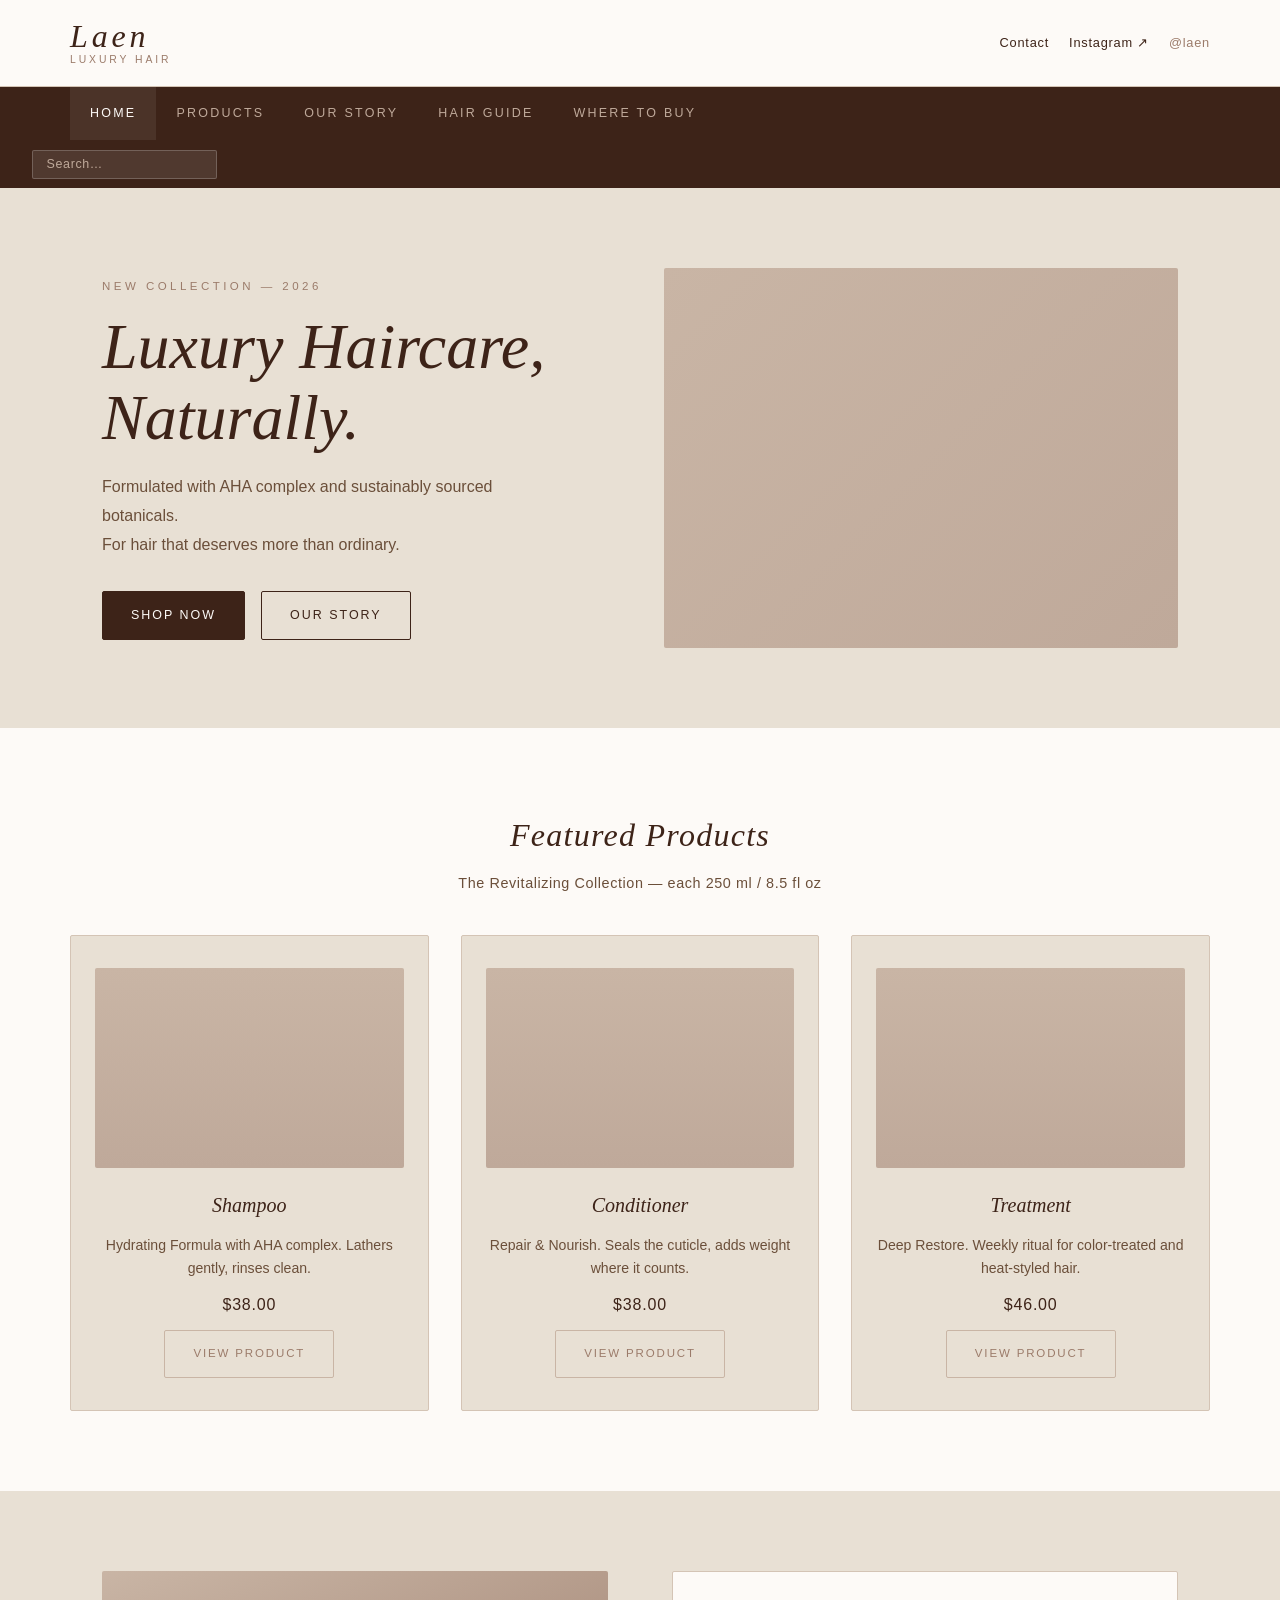
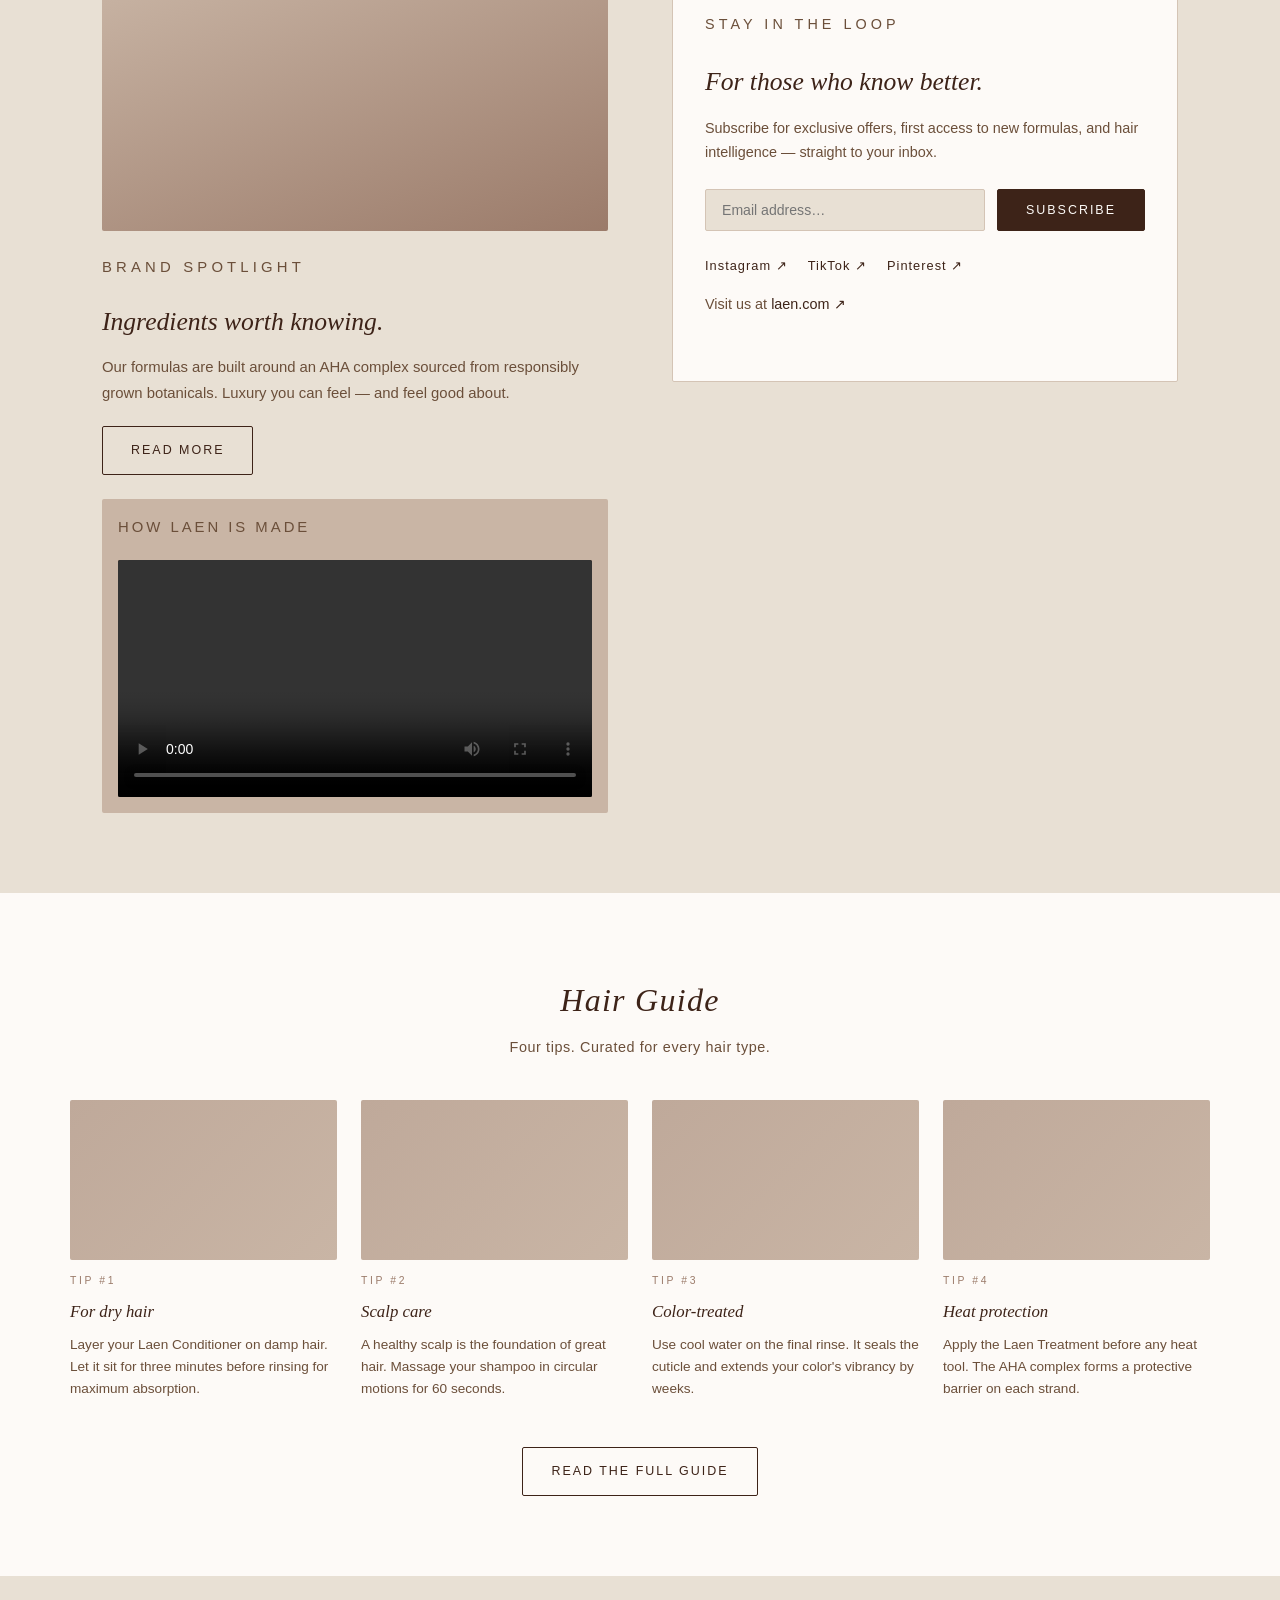
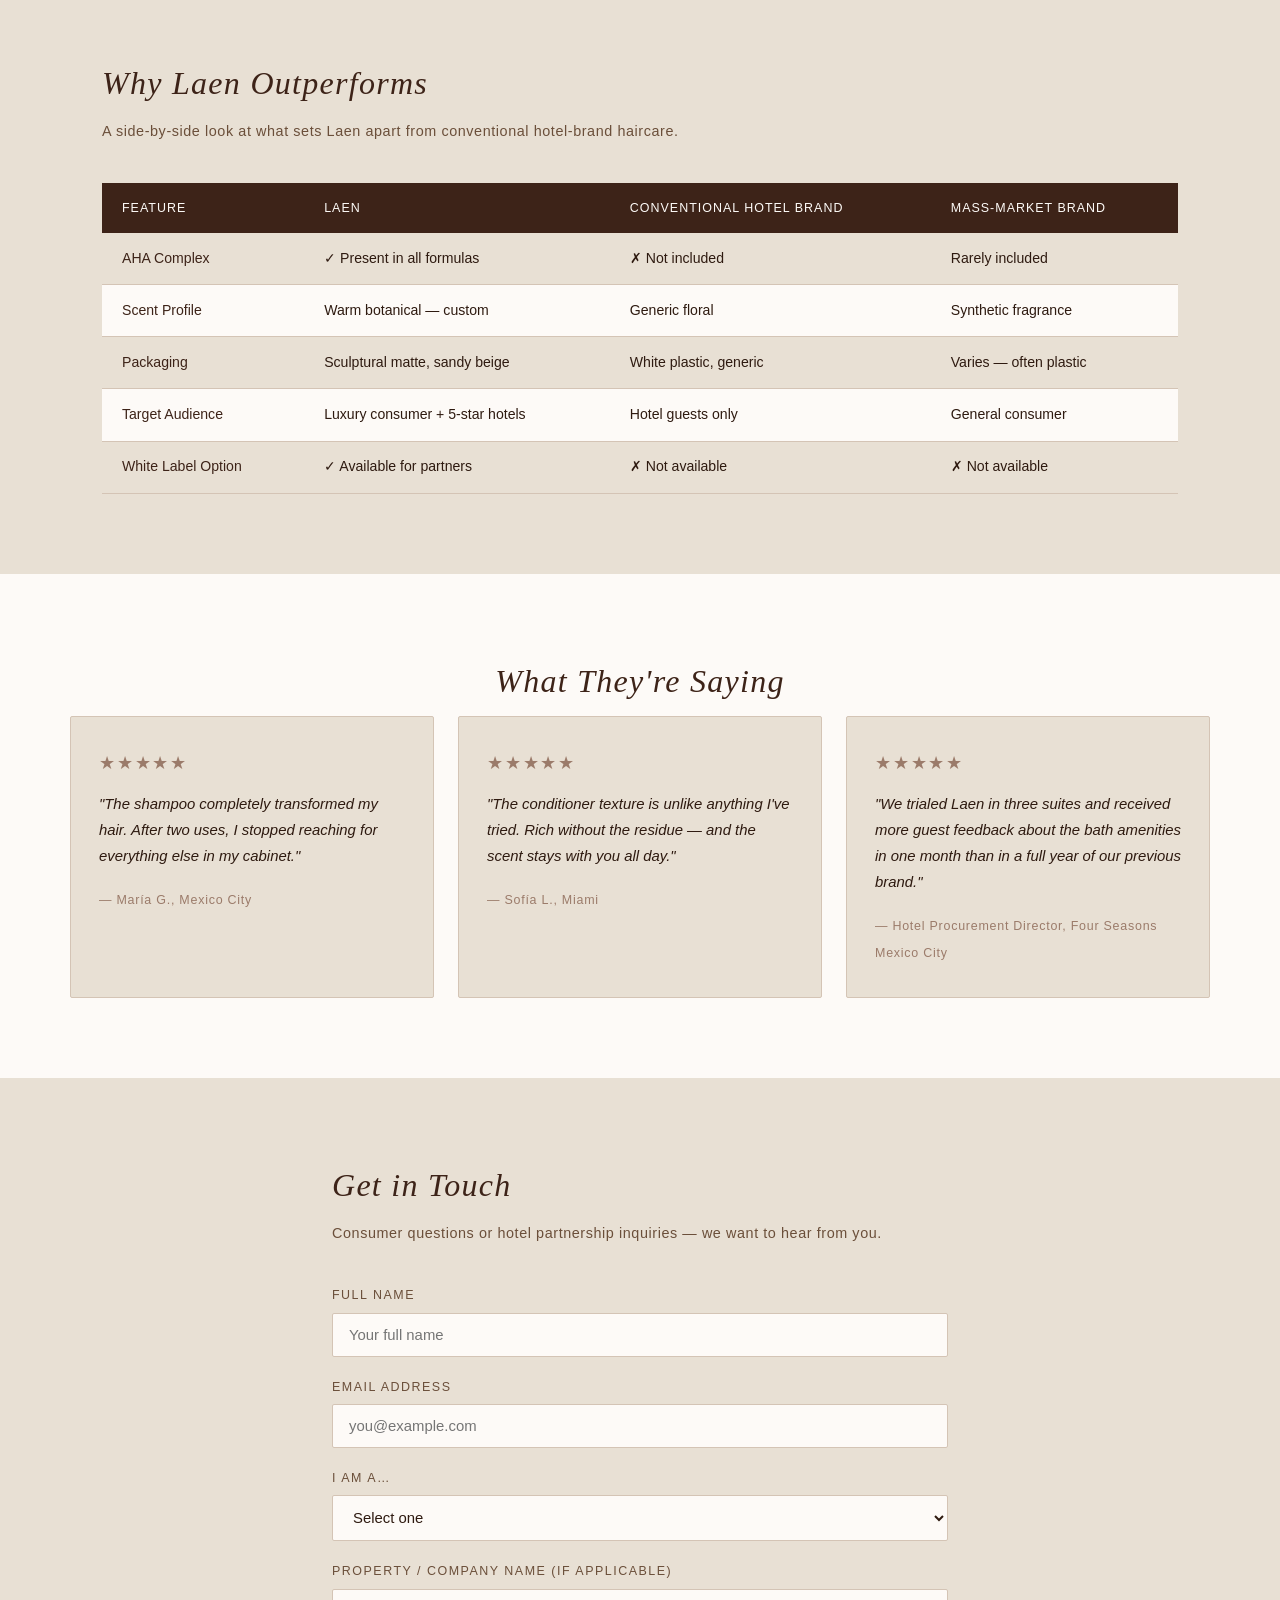
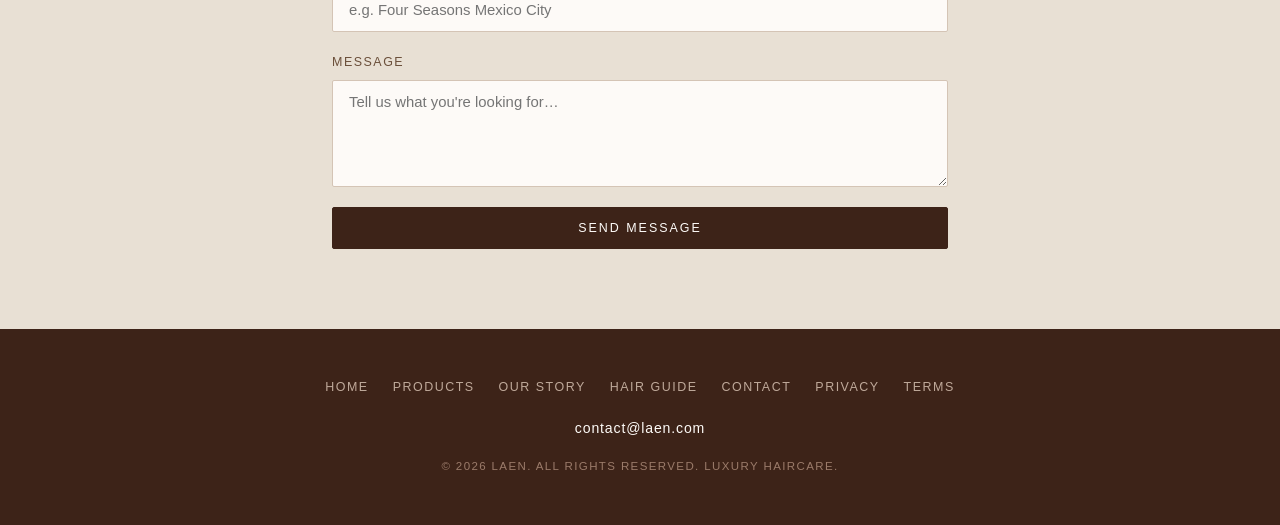
==== index.html @ 51a7e154 "Add files via upload" ====
<!DOCTYPE html>
<html lang="en">
<head>
  <meta charset="UTF-8" />
  <meta name="viewport" content="width=device-width, initial-scale=1.0" />
  <meta name="description" content="Laen — Luxury Haircare. A revitalizing shampoo, conditioner, and treatment crafted for those who believe hair deserves more." />
  <meta name="keywords" content="luxury haircare, shampoo, conditioner, hair treatment, AHA complex, clean beauty, hotel amenities" />
  <meta name="author" content="Daniela Torrado" />
  <title>Laen — Luxury Haircare</title>
  <link rel="stylesheet" href="laen.css" />
</head>
<body>

  <!-- ==================== HEADER ==================== -->
  <header>
    <div class="header-inner">
      <div class="logo-block">
        <span class="logo-wordmark">Laen</span>
        <span class="logo-tagline">Luxury Hair</span>
      </div>
      <div class="header-links">

        <a href="contact.html">Contact</a>
        <a href="https://www.instagram.com/laen" target="_blank" rel="noopener">Instagram ↗</a>
        <span class="header-handle">@laen</span>
      </div>
    </div>
  </header>

  <!-- ==================== NAV ==================== -->
  <nav>
    <ul class="nav-list">
      <li><a href="index.html" class="nav-active">Home</a></li>
      <li><a href="shop.html">Products</a></li>
      <li><a href="our-story.html">Our Story</a></li>
      <li><a href="hair-guide.html">Hair Guide</a></li>
      <li><a href="contact.html">Where to Buy</a></li>
    </ul>
    <div class="nav-search">
      <input type="text" placeholder="Search…" aria-label="Search" />
    </div>
  </nav>

  <!-- ==================== MAIN ==================== -->
  <main>

    <!-- HERO -->
    <section class="hero">
      <div class="hero-content">
        <p class="hero-eyebrow">New Collection — 2026</p>
        <h1 class="hero-headline">Luxury Haircare,<br />Naturally.</h1>
        <p class="hero-sub">Formulated with AHA complex and sustainably sourced botanicals.<br />For hair that deserves more than ordinary.</p>
        <div class="hero-ctas">
          <a href="shop.html" class="btn btn-primary">Shop Now</a>
          <a href="our-story.html" class="btn btn-secondary">Our Story</a>
        </div>
      </div>
      <div class="hero-image-placeholder" aria-label="Hero — Laen product on warm cream linen background"></div>
    </section>

    <!-- FEATURED PRODUCTS -->
    <section class="featured-products">
      <h2 class="section-title">Featured Products</h2>
      <p class="section-subtitle">The Revitalizing Collection — each 250 ml / 8.5 fl oz</p>

      <div class="product-grid">

        <div class="product-card">
          <div class="product-image-box" aria-label="Laen Shampoo bottle"></div>
          <h3 class="product-name">Shampoo</h3>
          <p class="product-desc">Hydrating Formula with AHA complex. Lathers gently, rinses clean.</p>
          <p class="product-price">$38.00</p>
          <a href="shop.html" class="btn btn-outline">View Product</a>
        </div>

        <div class="product-card">
          <div class="product-image-box" aria-label="Laen Conditioner bottle"></div>
          <h3 class="product-name">Conditioner</h3>
        <p class="product-desc">Repair &amp; Nourish. Seals the cuticle, adds weight where it counts.</p>
          <p class="product-price">$38.00</p>
          <a href="shop.html" class="btn btn-outline">View Product</a>
        </div>

        <div class="product-card">
          <div class="product-image-box" aria-label="Laen Treatment bottle"></div>
          <h3 class="product-name">Treatment</h3>
          <p class="product-desc">Deep Restore. Weekly ritual for color-treated and heat-styled hair.</p>
          <p class="product-price">$46.00</p>
          <a href="shop.html" class="btn btn-outline">View Product</a>
        </div>

      </div>
    </section>

    <!-- BRAND SPOTLIGHT + NEWSLETTER side by side -->
    <section class="spotlight-newsletter">

      <div class="brand-spotlight">
        <div class="spotlight-image-box" aria-label="Laen ingredient sourcing editorial image"></div>
        <div class="spotlight-text">
          <p class="eyebrow-label">Brand Spotlight</p>
          <h2>Ingredients worth knowing.</h2>
          <p>Our formulas are built around an AHA complex sourced from responsibly grown botanicals. Luxury you can feel — and feel good about.</p>
          <a href="our-story.html" class="btn btn-secondary">Read More</a>

          <!-- VIDEO — required HTML5 <video> tag -->
          <div class="video-wrap">
            <p class="video-label">How Laen is Made</p>
            <video controls width="100%" poster="">
              <source src="laen-process.mp4" type="video/mp4" />
              Your browser does not support the video tag.
            </video>
          </div>
        </div>
      </div>

      <div class="newsletter">
        <p class="eyebrow-label">Stay in the loop</p>
        <h2>For those who know better.</h2>
        <p>Subscribe for exclusive offers, first access to new formulas, and hair intelligence — straight to your inbox.</p>
        <form action="#" method="post" class="newsletter-form">
          <label for="nl-email" class="sr-only">Email address</label>
          <input type="email" id="nl-email" name="email" placeholder="Email address…" required />
          <button type="submit" class="btn btn-primary">Subscribe</button>
        </form>
        <div class="social-links">
          <a href="https://www.instagram.com/laen" target="_blank" rel="noopener">Instagram ↗</a>
          <a href="https://www.tiktok.com/@laen" target="_blank" rel="noopener">TikTok ↗</a>
          <a href="https://www.pinterest.com/laen" target="_blank" rel="noopener">Pinterest ↗</a>
        </div>
        <p class="ext-link-note">Visit us at <a href="https://www.laen.com" target="_blank" rel="noopener">laen.com ↗</a></p>
      </div>

    </section>

    <!-- HAIR GUIDE PREVIEW -->
    <section class="hair-guide-preview">
      <h2 class="section-title">Hair Guide</h2>
      <p class="section-subtitle">Four tips. Curated for every hair type.</p>
      <div class="tip-grid">

        <div class="tip-card">
          <div class="tip-image-box" aria-label="Tip for dry hair"></div>
          <p class="tip-label">Tip #1</p>
          <p class="tip-title">For dry hair</p>
          <p class="tip-body">Layer your Laen Conditioner on damp hair. Let it sit for three minutes before rinsing for maximum absorption.</p>
        </div>

        <div class="tip-card">
          <div class="tip-image-box" aria-label="Scalp care tip"></div>
          <p class="tip-label">Tip #2</p>
          <p class="tip-title">Scalp care</p>
          <p class="tip-body">A healthy scalp is the foundation of great hair. Massage your shampoo in circular motions for 60 seconds.</p>
        </div>

        <div class="tip-card">
          <div class="tip-image-box" aria-label="Color-treated hair tip"></div>
          <p class="tip-label">Tip #3</p>
          <p class="tip-title">Color-treated</p>
          <p class="tip-body">Use cool water on the final rinse. It seals the cuticle and extends your color's vibrancy by weeks.</p>
        </div>

        <div class="tip-card">
          <div class="tip-image-box" aria-label="Heat protection tip"></div>
          <p class="tip-label">Tip #4</p>
          <p class="tip-title">Heat protection</p>
          <p class="tip-body">Apply the Laen Treatment before any heat tool. The AHA complex forms a protective barrier on each strand.</p>
        </div>

      </div>
      <a href="hair-guide.html" class="btn btn-secondary" style="margin-top: 2rem; display:inline-block;">Read the Full Guide</a>
    </section>

    <!-- INGREDIENT COMPARISON TABLE -->
    <section class="ingredient-table-section">
      <h2 class="section-title">Why Laen Outperforms</h2>
      <p class="section-subtitle">A side-by-side look at what sets Laen apart from conventional hotel-brand haircare.</p>

      <div class="table-wrap">
        <table class="comparison-table">
          <thead>
            <tr>
              <th>Feature</th>
              <th>Laen</th>
              <th>Conventional Hotel Brand</th>
              <th>Mass-Market Brand</th>
            </tr>
          </thead>
          <tbody>
            <tr>
              <td>AHA Complex</td>
              <td>✓ Present in all formulas</td>
              <td>✗ Not included</td>
              <td>Rarely included</td>
            </tr>
            <tr>
              <td>Scent Profile</td>
              <td>Warm botanical — custom</td>
              <td>Generic floral</td>
              <td>Synthetic fragrance</td>
            </tr>
            <tr>
              <td>Packaging</td>
              <td>Sculptural matte, sandy beige</td>
              <td>White plastic, generic</td>
              <td>Varies — often plastic</td>
            </tr>
            <tr>
              <td>Target Audience</td>
              <td>Luxury consumer + 5-star hotels</td>
              <td>Hotel guests only</td>
              <td>General consumer</td>
            </tr>
            <tr>
              <td>White Label Option</td>
              <td>✓ Available for partners</td>
              <td>✗ Not available</td>
              <td>✗ Not available</td>
            </tr>
          </tbody>
        </table>
      </div>
    </section>

    <!-- CUSTOMER REVIEWS -->
    <section class="reviews">
      <h2 class="section-title">What They're Saying</h2>
      <div class="review-grid">
        <blockquote class="review-card">
          <p class="stars">★★★★★</p>
          <p class="review-text">"The shampoo completely transformed my hair. After two uses, I stopped reaching for everything else in my cabinet."</p>
          <cite>— María G., Mexico City</cite>
        </blockquote>
        <blockquote class="review-card">
          <p class="stars">★★★★★</p>
          <p class="review-text">"The conditioner texture is unlike anything I've tried. Rich without the residue — and the scent stays with you all day."</p>
          <cite>— Sofía L., Miami</cite>
        </blockquote>
        <blockquote class="review-card">
          <p class="stars">★★★★★</p>
          <p class="review-text">"We trialed Laen in three suites and received more guest feedback about the bath amenities in one month than in a full year of our previous brand."</p>
          <cite>— Hotel Procurement Director, Four Seasons Mexico City</cite>
        </blockquote>
      </div>
    </section>

    <!-- CONTACT FORM -->
    <section class="contact-section">
      <h2 class="section-title">Get in Touch</h2>
      <p class="section-subtitle">Consumer questions or hotel partnership inquiries — we want to hear from you.</p>

      <form action="#" method="post" class="contact-form">

        <div class="form-group">
          <label for="full-name">Full Name</label>
          <input type="text" id="full-name" name="full_name" placeholder="Your full name" required />
        </div>

        <div class="form-group">
          <label for="email">Email Address</label>
          <input type="email" id="email" name="email" placeholder="you@example.com" required />
        </div>

        <div class="form-group">
          <label for="inquiry-type">I am a…</label>
          <select id="inquiry-type" name="inquiry_type" required>
            <option value="" disabled selected>Select one</option>
            <option value="consumer">Consumer — product question</option>
            <option value="hotel">Hotel &amp; Hospitality Partner</option>
            <option value="press">Press &amp; Media</option>
            <option value="other">Other</option>
          </select>
        </div>

        <div class="form-group">
          <label for="company">Property / Company Name (if applicable)</label>
          <input type="text" id="company" name="company" placeholder="e.g. Four Seasons Mexico City" />
        </div>

        <div class="form-group">
          <label for="message">Message</label>
          <textarea id="message" name="message" rows="5" placeholder="Tell us what you're looking for…" required></textarea>
        </div>

        <button type="submit" class="btn btn-primary">Send Message</button>

      </form>
    </section>

  </main>

  <!-- ==================== FOOTER ==================== -->
  <footer>
    <div class="footer-inner">
      <nav class="footer-nav" aria-label="Footer navigation">
        <a href="index.html">Home</a>
        <a href="shop.html">Products</a>
        <a href="our-story.html">Our Story</a>
        <a href="hair-guide.html">Hair Guide</a>
        <a href="contact.html">Contact</a>
        <a href="privacy.html">Privacy</a>
        <a href="terms.html">Terms</a>
      </nav>
      <p class="footer-email">
        <a href="mailto:contact@laen.com">contact@laen.com</a>
      </p>
      <p class="footer-copy">© 2026 Laen. All rights reserved. Luxury Haircare.</p>
    </div>
  </footer>

</body>
</html>
---- laen.css ----
/* ==========================================================
   LAEN — Luxury Haircare | External Stylesheet
   CIS300 Web Design | Student ID: 1231013448
   ========================================================== */

/* ── 1. BRAND COLOR VARIABLES (from realtimecolors.com export) ── */
:root {
  --background: #E8E0D4;
  --surface: #C9B5A5;
  --primary: #3D2318;
  --secondary: #9B7B6A;
  --accent: #BFA99A;
  --text: #2E1A10;
  --text-light: #6B4F3A;
  --white: #FDFAF7;
  --border: #D4C4B5;

  --font-display: Georgia, 'Times New Roman', serif;
  --font-body: 'Helvetica Neue', Helvetica, Arial, sans-serif;

  --max-width: 1140px;
  --radius: 2px;
  --transition: 0.25s ease;
}

/* ── 2. RESET & BASE ── */
*, *::before, *::after {
  box-sizing: border-box;
  margin: 0;
  padding: 0;
}

html {
  scroll-behavior: smooth;
}

body {
  background-color: var(--background);
  color: var(--text);
  font-family: var(--font-body);
  font-size: 16px;
  line-height: 1.7;
  -webkit-font-smoothing: antialiased;
}

img, video {
  max-width: 100%;
  display: block;
}

a {
  color: var(--primary);
  text-decoration: none;
  transition: opacity var(--transition);
}

a:hover {
  opacity: 0.7;
}

/* Accessibility — screen-reader only */
.sr-only {
  position: absolute;
  width: 1px;
  height: 1px;
  overflow: hidden;
  clip: rect(0 0 0 0);
  white-space: nowrap;
}

/* ── 3. HEADER ── */
header {
  background-color: var(--white);
  border-bottom: 1px solid var(--border);
  padding: 1.25rem 2rem;
}

.header-inner {
  max-width: var(--max-width);
  margin: 0 auto;
  display: flex;
  align-items: center;
  justify-content: space-between;
  flex-wrap: wrap;
  gap: 0.75rem;
}

.logo-block {
  display: flex;
  flex-direction: column;
  line-height: 1;
}

.logo-wordmark {
  font-family: var(--font-display);
  font-size: 2rem;
  font-weight: 400;
  letter-spacing: 0.12em;
  color: var(--primary);
  font-style: italic;
}

.logo-tagline {
  font-size: 0.65rem;
  letter-spacing: 0.28em;
  text-transform: uppercase;
  color: var(--secondary);
  margin-top: 0.2rem;
}

.header-links {
  display: flex;
  align-items: center;
  gap: 1.25rem;
  font-size: 0.8rem;
  letter-spacing: 0.06em;
  color: var(--text-light);
}

.header-links a {
  color: var(--primary);
  font-size: 0.8rem;
}

.lang-toggle,
.header-handle {
  color: var(--secondary);
}

/* ── 4. NAV ── */
nav {
  background-color: var(--primary);
  padding: 0 2rem;
}

.nav-list {
  max-width: var(--max-width);
  margin: 0 auto;
  list-style: none;
  display: flex;
  align-items: center;
  gap: 0;
}

.nav-list li a {
  display: block;
  padding: 1rem 1.25rem;
  color: var(--accent);
  font-size: 0.78rem;
  letter-spacing: 0.18em;
  text-transform: uppercase;
  transition: color var(--transition), background-color var(--transition);
}

.nav-list li a:hover,
.nav-list li a.nav-active {
  color: var(--white);
  background-color: rgba(255, 255, 255, 0.07);
  opacity: 1;
}

.nav-search {
  margin-left: auto;
  padding: 0.6rem 0;
}

.nav-search input {
  background: rgba(255,255,255,0.1);
  border: 1px solid rgba(255,255,255,0.2);
  border-radius: var(--radius);
  color: var(--white);
  font-size: 0.78rem;
  padding: 0.4rem 0.85rem;
  outline: none;
  letter-spacing: 0.05em;
  transition: background var(--transition);
}

.nav-search input::placeholder {
  color: var(--accent);
}

.nav-search input:focus {
  background: rgba(255,255,255,0.18);
}

/* ── 5. BUTTONS ── */
.btn {
  display: inline-block;
  font-family: var(--font-body);
  font-size: 0.78rem;
  letter-spacing: 0.16em;
  text-transform: uppercase;
  padding: 0.8rem 1.75rem;
  border-radius: var(--radius);
  border: 1px solid transparent;
  cursor: pointer;
  transition: background-color var(--transition), color var(--transition), border-color var(--transition);
  text-align: center;
}

.btn-primary {
  background-color: var(--primary);
  color: var(--white);
  border-color: var(--primary);
}

.btn-primary:hover {
  background-color: var(--text);
  border-color: var(--text);
  opacity: 1;
}

.btn-secondary {
  background-color: transparent;
  color: var(--primary);
  border-color: var(--primary);
}

.btn-secondary:hover {
  background-color: var(--primary);
  color: var(--white);
  opacity: 1;
}

.btn-outline {
  background-color: transparent;
  color: var(--secondary);
  border-color: var(--surface);
  font-size: 0.72rem;
}

.btn-outline:hover {
  background-color: var(--surface);
  color: var(--primary);
  opacity: 1;
}

/* ── 6. SECTION UTILITIES ── */
section {
  padding: 5rem 2rem;
}

.section-title {
  font-family: var(--font-display);
  font-size: 2rem;
  font-weight: 400;
  letter-spacing: 0.04em;
  color: var(--primary);
  margin-bottom: 0.5rem;
  font-style: italic;
}

.section-subtitle {
  font-size: 0.9rem;
  color: var(--text-light);
  letter-spacing: 0.04em;
  margin-bottom: 2.5rem;
}

.eyebrow-label {
  font-size: 0.68rem;
  letter-spacing: 0.28em;
  text-transform: uppercase;
  color: var(--secondary);
  margin-bottom: 0.75rem;
}

/* ── 7. HERO ── */
.hero {
  display: flex;
  align-items: center;
  gap: 3rem;
  max-width: var(--max-width);
  margin: 0 auto;
  padding: 5rem 2rem;
  min-height: 520px;
}

.hero-content {
  flex: 1;
}

.hero-eyebrow {
  font-size: 0.72rem;
  letter-spacing: 0.3em;
  text-transform: uppercase;
  color: var(--secondary);
  margin-bottom: 1rem;
}

.hero-headline {
  font-family: var(--font-display);
  font-size: clamp(2.5rem, 5vw, 4.25rem);
  font-weight: 400;
  font-style: italic;
  line-height: 1.1;
  color: var(--primary);
  margin-bottom: 1.25rem;
}

.hero-sub {
  font-size: 1rem;
  color: var(--text-light);
  line-height: 1.8;
  max-width: 420px;
  margin-bottom: 2rem;
}

.hero-ctas {
  display: flex;
  gap: 1rem;
  flex-wrap: wrap;
}

.hero-image-placeholder {
  flex: 1;
  min-height: 380px;
  background-color: var(--surface);
  border-radius: var(--radius);
  background-image: linear-gradient(135deg, #C9B5A5 0%, #BFA99A 100%);
}

/* ── 8. FEATURED PRODUCTS ── */
.featured-products {
  background-color: var(--white);
  text-align: center;
}

.featured-products .section-title,
.featured-products .section-subtitle {
  text-align: center;
}

.product-grid {
  max-width: var(--max-width);
  margin: 0 auto;
  display: grid;
  grid-template-columns: repeat(auto-fit, minmax(240px, 1fr));
  gap: 2rem;
}

.product-card {
  background-color: var(--background);
  border: 1px solid var(--border);
  border-radius: var(--radius);
  padding: 2rem 1.5rem;
  display: flex;
  flex-direction: column;
  align-items: center;
  gap: 0.75rem;
  transition: box-shadow var(--transition);
}

.product-card:hover {
  box-shadow: 0 4px 24px rgba(61, 35, 24, 0.08);
}

.product-image-box {
  width: 100%;
  height: 200px;
  background-color: var(--surface);
  border-radius: var(--radius);
  background-image: linear-gradient(180deg, #C9B5A5 0%, #BFA99A 100%);
  margin-bottom: 0.5rem;
}

.product-name {
  font-family: var(--font-display);
  font-size: 1.25rem;
  font-weight: 400;
  font-style: italic;
  color: var(--primary);
}

.product-desc {
  font-size: 0.88rem;
  color: var(--text-light);
  text-align: center;
  line-height: 1.6;
}

.product-price {
  font-size: 1rem;
  font-weight: 500;
  color: var(--primary);
  letter-spacing: 0.05em;
}

/* ── 9. BRAND SPOTLIGHT + NEWSLETTER ── */
.spotlight-newsletter {
  display: grid;
  grid-template-columns: 1fr 1fr;
  gap: 4rem;
  max-width: var(--max-width);
  margin: 0 auto;
  align-items: start;
}

.brand-spotlight {
  display: flex;
  flex-direction: column;
  gap: 1.5rem;
}

.spotlight-image-box {
  width: 100%;
  height: 260px;
  background-color: var(--surface);
  border-radius: var(--radius);
  background-image: linear-gradient(160deg, #C9B5A5 0%, #9B7B6A 100%);
}

.spotlight-text h2 {
  font-family: var(--font-display);
  font-size: 1.6rem;
  font-weight: 400;
  font-style: italic;
  color: var(--primary);
  margin-bottom: 0.75rem;
}

.spotlight-text p {
  font-size: 0.93rem;
  color: var(--text-light);
  margin-bottom: 1.25rem;
  line-height: 1.7;
}

.video-wrap {
  margin-top: 1.5rem;
  background-color: var(--surface);
  border-radius: var(--radius);
  padding: 1rem;
}

.video-label {
  font-size: 0.72rem;
  letter-spacing: 0.2em;
  text-transform: uppercase;
  color: var(--secondary);
  margin-bottom: 0.5rem;
}

video {
  border-radius: var(--radius);
  background-color: var(--primary);
}

/* Newsletter */
.newsletter {
  background-color: var(--white);
  border: 1px solid var(--border);
  border-radius: var(--radius);
  padding: 2.5rem 2rem;
}

.newsletter h2 {
  font-family: var(--font-display);
  font-size: 1.6rem;
  font-weight: 400;
  font-style: italic;
  color: var(--primary);
  margin-bottom: 0.75rem;
}

.newsletter p {
  font-size: 0.9rem;
  color: var(--text-light);
  margin-bottom: 1.5rem;
  line-height: 1.7;
}

.newsletter-form {
  display: flex;
  gap: 0.75rem;
  flex-wrap: wrap;
  margin-bottom: 1.5rem;
}

.newsletter-form input[type="email"] {
  flex: 1;
  min-width: 180px;
  padding: 0.75rem 1rem;
  border: 1px solid var(--border);
  border-radius: var(--radius);
  font-size: 0.88rem;
  background-color: var(--background);
  color: var(--text);
  outline: none;
}

.newsletter-form input[type="email"]:focus {
  border-color: var(--secondary);
}

.social-links {
  display: flex;
  gap: 1.25rem;
  margin-bottom: 1rem;
  font-size: 0.8rem;
  letter-spacing: 0.08em;
}

.ext-link-note {
  font-size: 0.82rem;
  color: var(--text-light);
}

/* ── 10. HAIR GUIDE PREVIEW ── */
.hair-guide-preview {
  background-color: var(--white);
  text-align: center;
}

.tip-grid {
  max-width: var(--max-width);
  margin: 0 auto 1rem;
  display: grid;
  grid-template-columns: repeat(auto-fit, minmax(200px, 1fr));
  gap: 1.5rem;
  text-align: left;
}

.tip-card {
  display: flex;
  flex-direction: column;
  gap: 0.5rem;
}

.tip-image-box {
  width: 100%;
  height: 160px;
  background-color: var(--surface);
  border-radius: var(--radius);
  background-image: linear-gradient(135deg, #BFA99A 0%, #C9B5A5 100%);
  margin-bottom: 0.25rem;
}

.tip-label {
  font-size: 0.65rem;
  letter-spacing: 0.25em;
  text-transform: uppercase;
  color: var(--secondary);
}

.tip-title {
  font-family: var(--font-display);
  font-size: 1.05rem;
  font-style: italic;
  color: var(--primary);
}

.tip-body {
  font-size: 0.85rem;
  color: var(--text-light);
  line-height: 1.6;
}

/* ── 11. COMPARISON TABLE ── */
.ingredient-table-section {
  max-width: var(--max-width);
  margin: 0 auto;
  padding: 5rem 2rem;
}

.table-wrap {
  overflow-x: auto;
}

.comparison-table {
  width: 100%;
  border-collapse: collapse;
  font-size: 0.88rem;
  color: var(--text);
}

.comparison-table th {
  background-color: var(--primary);
  color: var(--white);
  padding: 0.9rem 1.25rem;
  text-align: left;
  font-weight: 500;
  letter-spacing: 0.08em;
  font-size: 0.78rem;
  text-transform: uppercase;
}

.comparison-table td {
  padding: 0.85rem 1.25rem;
  border-bottom: 1px solid var(--border);
  color: var(--text);
  vertical-align: top;
}

.comparison-table tbody tr:nth-child(even) {
  background-color: var(--white);
}

.comparison-table tbody tr:hover {
  background-color: var(--surface);
}

.comparison-table td:first-child {
  font-weight: 500;
  color: var(--primary);
}

/* ── 12. REVIEWS ── */
.reviews {
  background-color: var(--white);
  text-align: center;
}

.review-grid {
  max-width: var(--max-width);
  margin: 0 auto;
  display: grid;
  grid-template-columns: repeat(auto-fit, minmax(260px, 1fr));
  gap: 1.5rem;
  text-align: left;
}

.review-card {
  background-color: var(--background);
  border: 1px solid var(--border);
  border-radius: var(--radius);
  padding: 2rem 1.75rem;
  font-style: normal;
}

.stars {
  color: var(--secondary);
  font-size: 1.1rem;
  margin-bottom: 0.75rem;
  letter-spacing: 0.1em;
}

.review-text {
  font-size: 0.93rem;
  color: var(--text);
  line-height: 1.75;
  margin-bottom: 1rem;
  font-style: italic;
}

.review-card cite {
  font-size: 0.78rem;
  color: var(--secondary);
  letter-spacing: 0.06em;
  font-style: normal;
}

/* ── 13. CONTACT FORM ── */
.contact-section {
  max-width: 680px;
  margin: 0 auto;
  padding: 5rem 2rem;
}

.contact-form {
  display: flex;
  flex-direction: column;
  gap: 1.25rem;
  margin-top: 1rem;
}

.form-group {
  display: flex;
  flex-direction: column;
  gap: 0.4rem;
}

.form-group label {
  font-size: 0.78rem;
  letter-spacing: 0.12em;
  text-transform: uppercase;
  color: var(--text-light);
  font-weight: 500;
}

.form-group input,
.form-group select,
.form-group textarea {
  padding: 0.8rem 1rem;
  border: 1px solid var(--border);
  border-radius: var(--radius);
  font-size: 0.93rem;
  font-family: var(--font-body);
  background-color: var(--white);
  color: var(--text);
  outline: none;
  transition: border-color var(--transition);
}

.form-group input:focus,
.form-group select:focus,
.form-group textarea:focus {
  border-color: var(--secondary);
}

.form-group textarea {
  resize: vertical;
}

/* ── 14. FOOTER ── */
footer {
  background-color: var(--primary);
  color: var(--accent);
  padding: 3rem 2rem;
  text-align: center;
}

.footer-inner {
  max-width: var(--max-width);
  margin: 0 auto;
  display: flex;
  flex-direction: column;
  align-items: center;
  gap: 1rem;
}

.footer-nav {
  display: flex;
  flex-wrap: wrap;
  gap: 0.5rem 1.5rem;
  justify-content: center;
}

.footer-nav a {
  color: var(--accent);
  font-size: 0.78rem;
  letter-spacing: 0.12em;
  text-transform: uppercase;
  transition: color var(--transition);
}

.footer-nav a:hover {
  color: var(--white);
  opacity: 1;
}

.footer-email a {
  color: var(--white);
  font-size: 0.88rem;
  letter-spacing: 0.06em;
}

.footer-copy {
  font-size: 0.72rem;
  letter-spacing: 0.12em;
  color: var(--secondary);
  text-transform: uppercase;
}

/* ── 15. RESPONSIVE ── */
@media (max-width: 768px) {
  .hero {
    flex-direction: column;
    min-height: auto;
    padding: 3rem 1.5rem;
  }

  .hero-image-placeholder {
    min-height: 240px;
    width: 100%;
  }

  .spotlight-newsletter {
    grid-template-columns: 1fr;
    gap: 2.5rem;
  }

  .nav-list {
    flex-wrap: wrap;
  }

  .nav-list li a {
    padding: 0.75rem 0.9rem;
    font-size: 0.72rem;
  }

  section {
    padding: 3rem 1.5rem;
  }
}
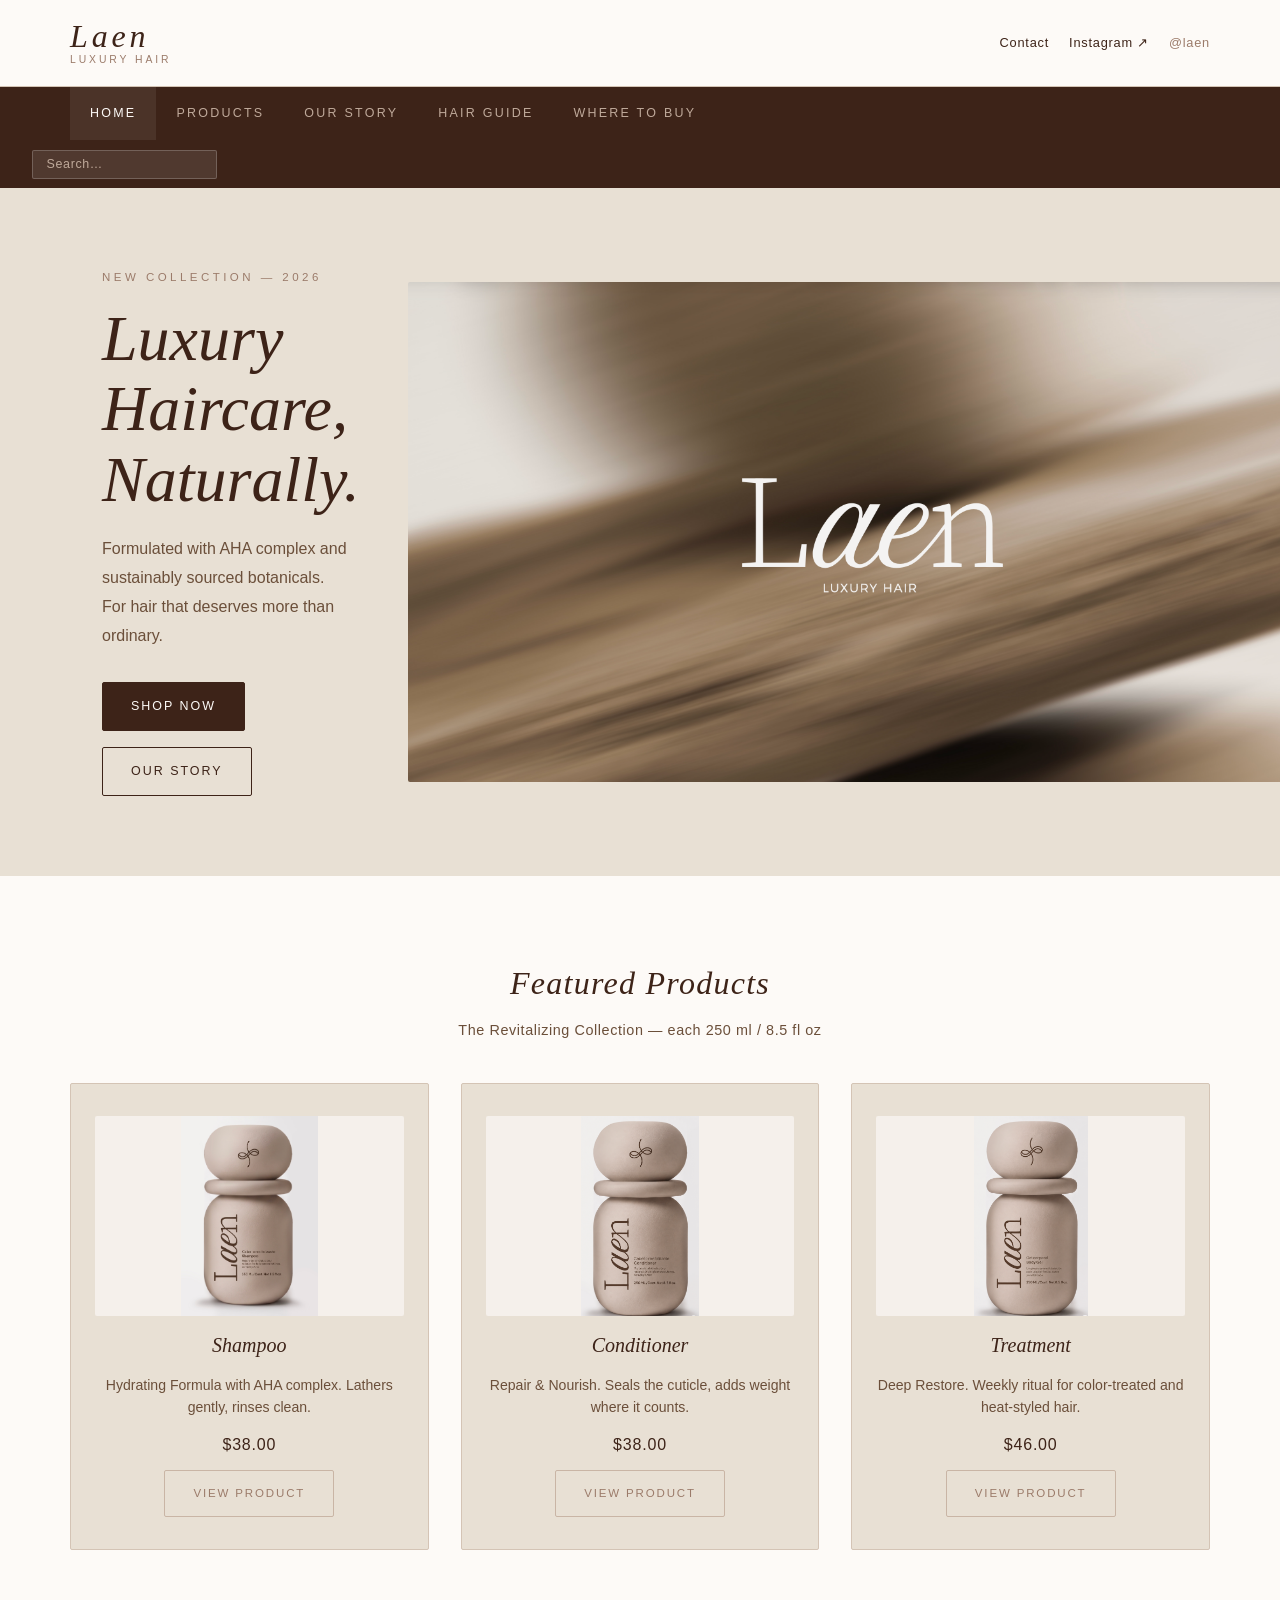
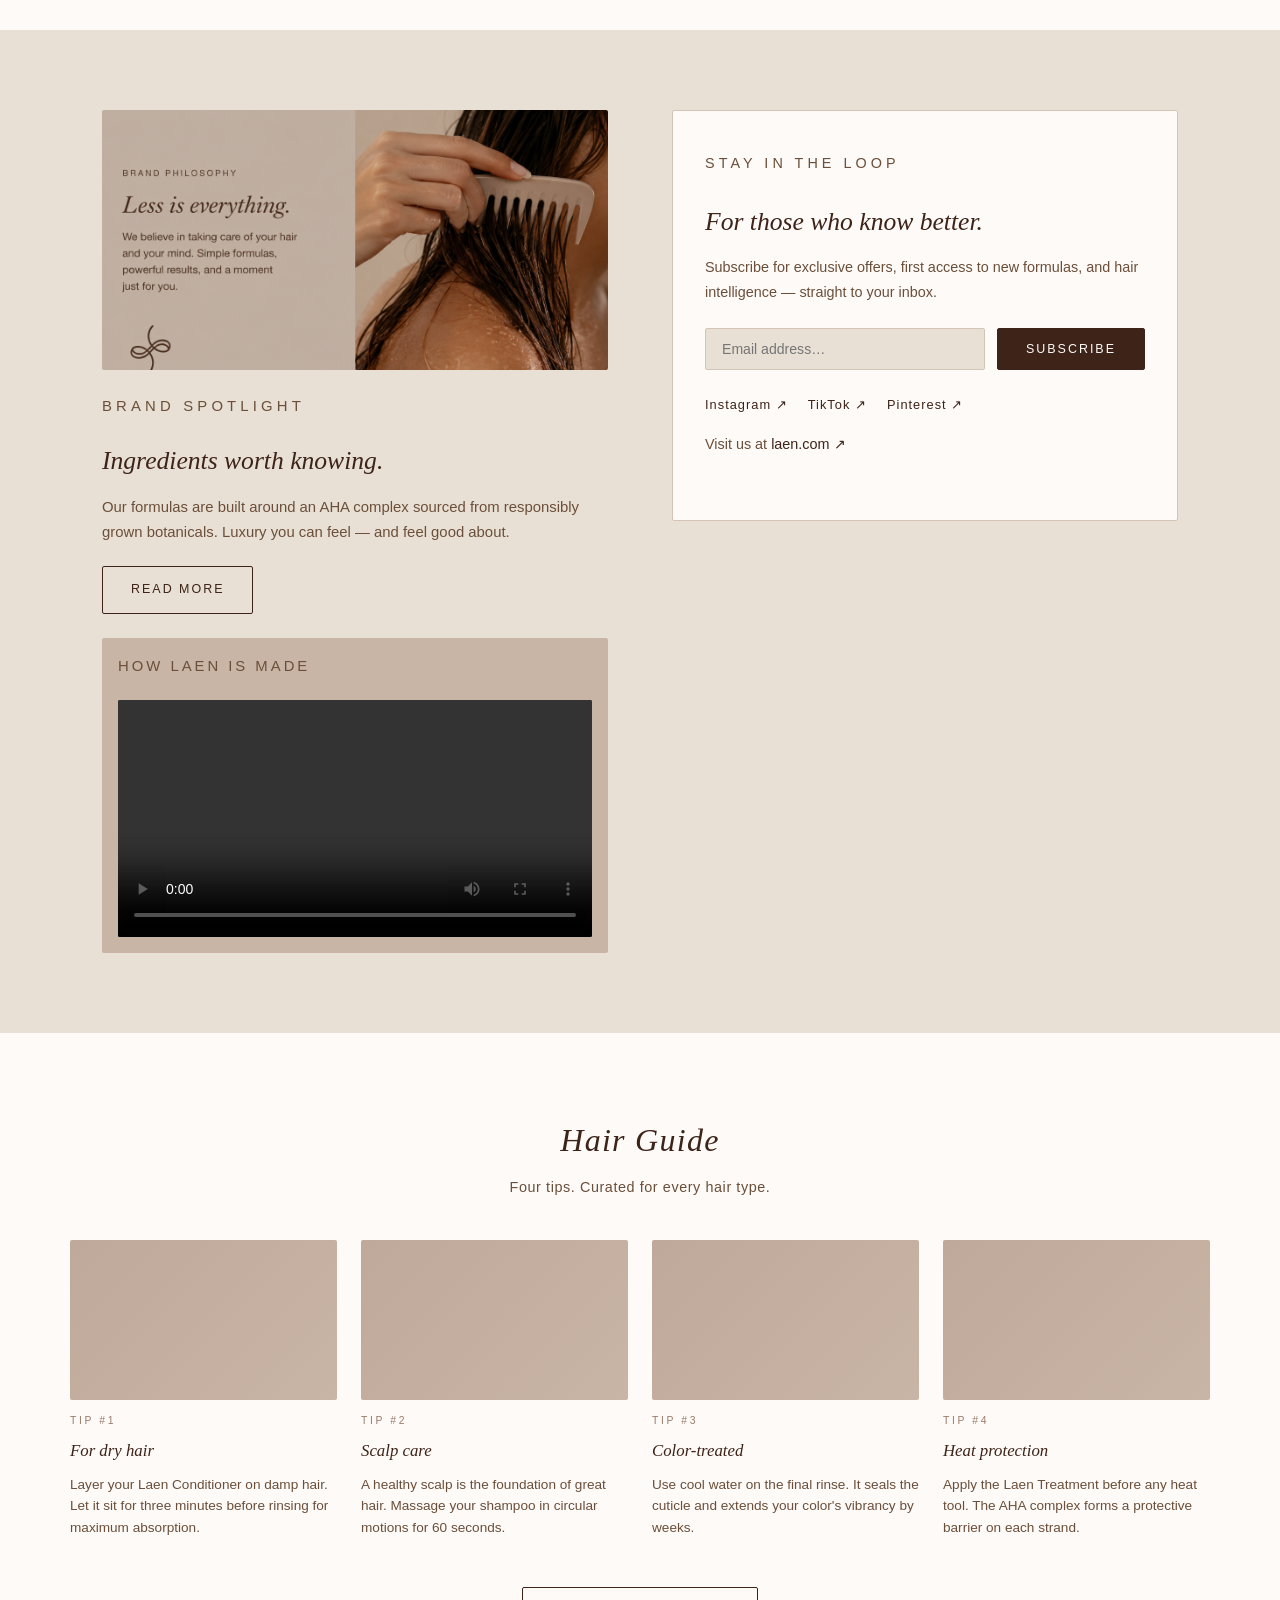
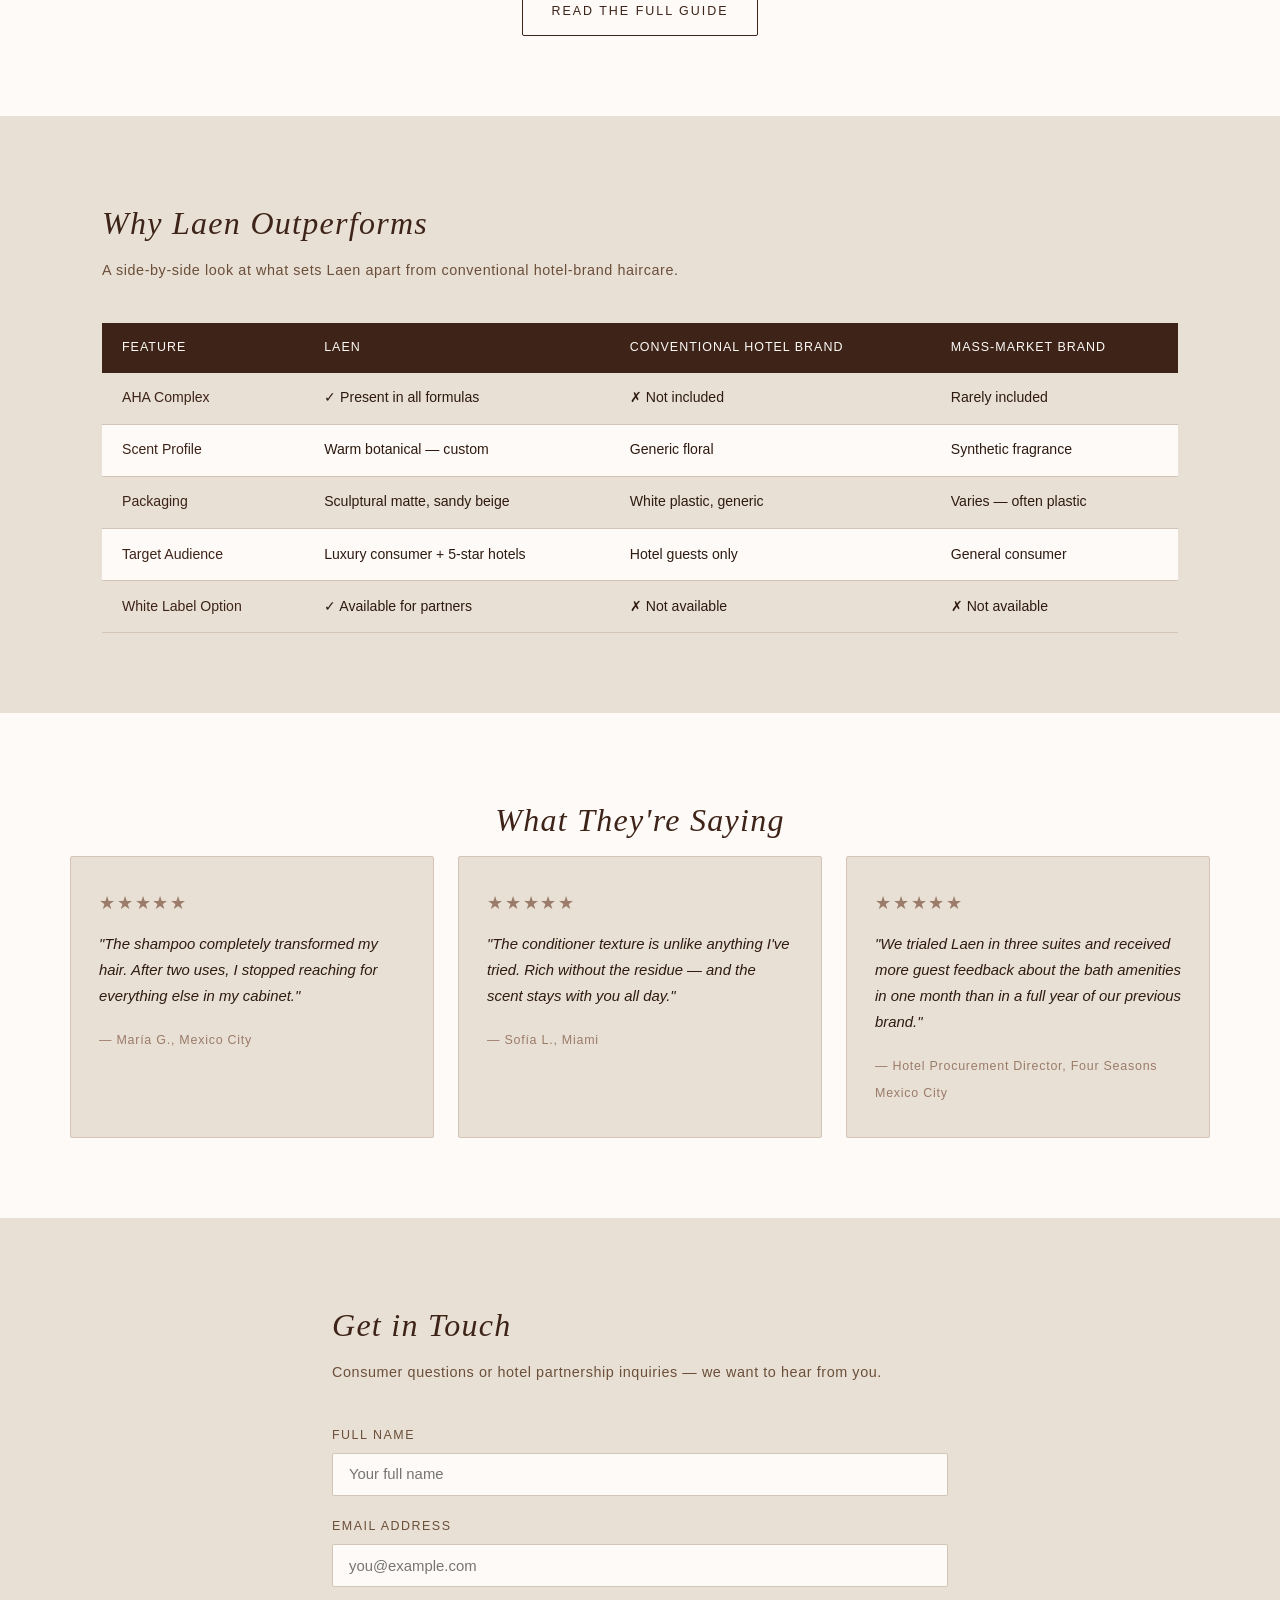
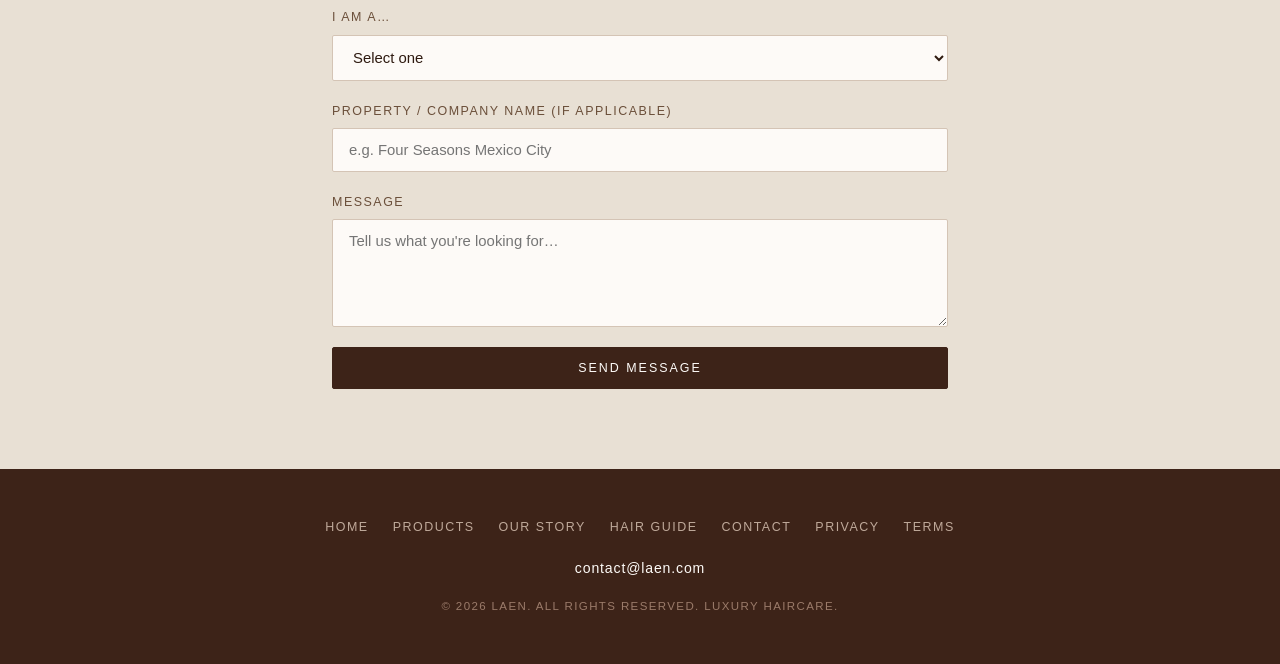
==== commit 1f5587a0: "Add files via upload" ====
--- a/index.html
+++ b/index.html
@@ -5,6 +5,14 @@
   <meta name="viewport" content="width=device-width, initial-scale=1.0" />
   <meta name="description" content="Laen — Luxury Haircare. A revitalizing shampoo, conditioner, and treatment crafted for those who believe hair deserves more." />
   <meta name="keywords" content="luxury haircare, shampoo, conditioner, hair treatment, AHA complex, clean beauty, hotel amenities" />
+    <!-- Google tag (gtag.js) -->
+  <script async src="https://www.googletagmanager.com/gtag/js?id=G-3YBTDTP7Q3"></script>
+  <script>
+    window.dataLayer = window.dataLayer || [];
+    function gtag(){dataLayer.push(arguments);}
+    gtag("js", new Date());
+    gtag("config", "G-3YBTDTP7Q3");
+  </script>
   <meta name="author" content="Daniela Torrado" />
   <title>Laen — Luxury Haircare</title>
   <link rel="stylesheet" href="laen.css" />
@@ -55,7 +63,7 @@
           <a href="our-story.html" class="btn btn-secondary">Our Story</a>
         </div>
       </div>
-      <div class="hero-image-placeholder" aria-label="Hero — Laen product on warm cream linen background"></div>
+      <img src="hero-brand.png" alt="Laen Luxury Hair — brand hero image" style="flex:1; min-height:380px; max-height:500px; object-fit:cover; border-radius:2px;" />
     </section>
 
     <!-- FEATURED PRODUCTS -->
@@ -66,7 +74,7 @@
       <div class="product-grid">
 
         <div class="product-card">
-          <div class="product-image-box" aria-label="Laen Shampoo bottle"></div>
+          <img src="shampoo.png" alt="Laen Hydrating Shampoo bottle" style="width:100%; height:200px; object-fit:contain; border-radius:2px; background:#f5f0eb;" />
           <h3 class="product-name">Shampoo</h3>
           <p class="product-desc">Hydrating Formula with AHA complex. Lathers gently, rinses clean.</p>
           <p class="product-price">$38.00</p>
@@ -74,7 +82,7 @@
         </div>
 
         <div class="product-card">
-          <div class="product-image-box" aria-label="Laen Conditioner bottle"></div>
+          <img src="conditioner.png" alt="Laen Repair and Nourish Conditioner bottle" style="width:100%; height:200px; object-fit:contain; border-radius:2px; background:#f5f0eb;" />
           <h3 class="product-name">Conditioner</h3>
         <p class="product-desc">Repair &amp; Nourish. Seals the cuticle, adds weight where it counts.</p>
           <p class="product-price">$38.00</p>
@@ -82,7 +90,7 @@
         </div>
 
         <div class="product-card">
-          <div class="product-image-box" aria-label="Laen Treatment bottle"></div>
+          <img src="bodygel.png" alt="Laen Body Gel bottle" style="width:100%; height:200px; object-fit:contain; border-radius:2px; background:#f5f0eb;" />
           <h3 class="product-name">Treatment</h3>
           <p class="product-desc">Deep Restore. Weekly ritual for color-treated and heat-styled hair.</p>
           <p class="product-price">$46.00</p>
@@ -96,7 +104,7 @@
     <section class="spotlight-newsletter">
 
       <div class="brand-spotlight">
-        <div class="spotlight-image-box" aria-label="Laen ingredient sourcing editorial image"></div>
+        <img src="brand-philosophy.png" alt="Laen brand philosophy — less is everything, luxury haircare" style="width:100%; height:260px; object-fit:cover; border-radius:2px; object-position:right;" />
         <div class="spotlight-text">
           <p class="eyebrow-label">Brand Spotlight</p>
           <h2>Ingredients worth knowing.</h2>
@@ -107,7 +115,7 @@
           <div class="video-wrap">
             <p class="video-label">How Laen is Made</p>
             <video controls width="100%" poster="">
-              <source src="laen-process.mp4" type="video/mp4" />
+              <source src="laen-video.mp4" type="video/mp4" />
               Your browser does not support the video tag.
             </video>
           </div>
--- a/laen.css
+++ b/laen.css
@@ -753,7 +753,410 @@
   text-transform: uppercase;
 }
 
-/* ── 15. RESPONSIVE ── */
+/* ── 15. INNER PAGE STYLES ── */
+
+.page-hero {
+  text-align: center;
+  padding: 5rem 2rem 3rem;
+  background-color: var(--white);
+}
+
+.page-hero .hero-sub {
+  font-size: 1rem;
+  color: var(--text-light);
+  line-height: 1.8;
+  margin-top: 1rem;
+}
+
+.story-section {
+  padding: 5rem 2rem;
+  max-width: var(--max-width);
+  margin: 0 auto;
+}
+
+.story-grid {
+  display: grid;
+  grid-template-columns: 1fr 1fr;
+  gap: 4rem;
+  align-items: center;
+}
+
+.story-image-box {
+  width: 100%;
+  height: 380px;
+  background-color: var(--surface);
+  border-radius: var(--radius);
+  background-image: linear-gradient(160deg, #C9B5A5 0%, #9B7B6A 100%);
+}
+
+.story-text h2 {
+  font-family: var(--font-display);
+  font-size: 1.75rem;
+  font-weight: 400;
+  font-style: italic;
+  color: var(--primary);
+  margin-bottom: 1rem;
+}
+
+.story-text p {
+  font-size: 0.95rem;
+  color: var(--text-light);
+  line-height: 1.8;
+  margin-bottom: 1rem;
+}
+
+.values-section {
+  background-color: var(--white);
+  padding: 5rem 2rem;
+}
+
+.values-grid {
+  max-width: var(--max-width);
+  margin: 0 auto;
+  display: grid;
+  grid-template-columns: repeat(auto-fit, minmax(240px, 1fr));
+  gap: 2rem;
+}
+
+.value-card {
+  background-color: var(--background);
+  border: 1px solid var(--border);
+  border-radius: var(--radius);
+  padding: 2rem 1.75rem;
+}
+
+.value-number {
+  font-family: var(--font-display);
+  font-size: 2.5rem;
+  color: var(--surface);
+  font-style: italic;
+  margin-bottom: 0.5rem;
+  line-height: 1;
+}
+
+.value-title {
+  font-family: var(--font-display);
+  font-size: 1.15rem;
+  font-style: italic;
+  font-weight: 400;
+  color: var(--primary);
+  margin-bottom: 0.75rem;
+}
+
+.value-body {
+  font-size: 0.88rem;
+  color: var(--text-light);
+  line-height: 1.7;
+}
+
+.editorial-section {
+  padding: 5rem 2rem;
+  max-width: var(--max-width);
+  margin: 0 auto;
+}
+
+.editorial-grid {
+  display: grid;
+  grid-template-columns: 2fr 1fr;
+  gap: 1rem;
+  margin-bottom: 1rem;
+}
+
+.editorial-image {
+  background-color: var(--surface);
+  border-radius: var(--radius);
+  height: 220px;
+  background-image: linear-gradient(135deg, #BFA99A 0%, #C9B5A5 100%);
+}
+
+.editorial-image.tall {
+  height: 100%;
+  min-height: 300px;
+}
+
+.editorial-stack {
+  display: flex;
+  flex-direction: column;
+  gap: 1rem;
+}
+
+.editorial-caption {
+  font-size: 0.78rem;
+  color: var(--secondary);
+  font-style: italic;
+  letter-spacing: 0.04em;
+  text-align: center;
+}
+
+.vision-section {
+  background-color: var(--white);
+  padding: 5rem 2rem;
+}
+
+.vision-inner {
+  max-width: 680px;
+  margin: 0 auto;
+}
+
+.vision-inner p {
+  font-size: 0.95rem;
+  color: var(--text-light);
+  line-height: 1.8;
+  margin-bottom: 1rem;
+}
+
+.founder-section {
+  padding: 5rem 2rem;
+  max-width: var(--max-width);
+  margin: 0 auto;
+}
+
+.founder-grid {
+  display: grid;
+  grid-template-columns: 1fr 1fr;
+  gap: 4rem;
+  align-items: center;
+}
+
+.founder-image-box {
+  width: 100%;
+  height: 400px;
+  background-color: var(--surface);
+  border-radius: var(--radius);
+  background-image: linear-gradient(180deg, #C9B5A5 0%, #BFA99A 100%);
+}
+
+.founder-section img {
+  width: 100%;
+  height: auto;
+  max-height: 560px;
+  object-fit: cover;
+  object-position: top;
+  border-radius: var(--radius);
+  display: block;
+}
+
+.founder-quote {
+  font-family: var(--font-display);
+  font-size: 1.2rem;
+  font-style: italic;
+  color: var(--primary);
+  line-height: 1.7;
+  border-left: 2px solid var(--surface);
+  padding-left: 1.5rem;
+  margin-bottom: 1rem;
+}
+
+.founder-cite {
+  font-size: 0.82rem;
+  color: var(--secondary);
+  letter-spacing: 0.08em;
+  font-style: normal;
+}
+
+.guide-tip-section {
+  padding: 5rem 2rem;
+  background-color: var(--background);
+}
+
+.guide-tip-grid {
+  max-width: var(--max-width);
+  margin: 0 auto;
+  display: grid;
+  grid-template-columns: 1fr 1fr;
+  gap: 4rem;
+  align-items: center;
+}
+
+.guide-tip-grid.reverse {
+  direction: rtl;
+}
+
+.guide-tip-grid.reverse > * {
+  direction: ltr;
+}
+
+.guide-tip-image {
+  width: 100%;
+  height: 360px;
+  background-color: var(--surface);
+  border-radius: var(--radius);
+  background-image: linear-gradient(160deg, #C9B5A5 0%, #BFA99A 100%);
+}
+
+.guide-tip-text h2 {
+  font-family: var(--font-display);
+  font-size: 1.75rem;
+  font-weight: 400;
+  font-style: italic;
+  color: var(--primary);
+  margin-bottom: 1rem;
+}
+
+.guide-tip-text p {
+  font-size: 0.93rem;
+  color: var(--text-light);
+  line-height: 1.8;
+  margin-bottom: 1rem;
+}
+
+.guide-product-rec {
+  margin-top: 1.5rem;
+  padding-top: 1.5rem;
+  border-top: 1px solid var(--border);
+}
+
+.guide-rec-label {
+  font-size: 0.68rem;
+  letter-spacing: 0.22em;
+  text-transform: uppercase;
+  color: var(--secondary);
+  margin-bottom: 0.75rem;
+}
+
+.product-detail-section {
+  padding: 5rem 2rem;
+  background-color: var(--background);
+}
+
+.product-detail-grid {
+  max-width: var(--max-width);
+  margin: 0 auto;
+  display: grid;
+  grid-template-columns: 1fr 1fr;
+  gap: 4rem;
+  align-items: center;
+}
+
+.product-detail-grid.reverse {
+  direction: rtl;
+}
+
+.product-detail-grid.reverse > * {
+  direction: ltr;
+}
+
+.product-detail-image {
+  width: 100%;
+  height: 440px;
+  background-color: var(--surface);
+  border-radius: var(--radius);
+  background-image: linear-gradient(180deg, #C9B5A5 0%, #BFA99A 100%);
+}
+
+.product-detail-text h2 {
+  font-family: var(--font-display);
+  font-size: 1.85rem;
+  font-weight: 400;
+  font-style: italic;
+  color: var(--primary);
+  margin-bottom: 0.5rem;
+}
+
+.product-detail-price {
+  font-size: 1rem;
+  color: var(--secondary);
+  letter-spacing: 0.06em;
+  margin-bottom: 1.25rem;
+}
+
+.product-detail-text p {
+  font-size: 0.93rem;
+  color: var(--text-light);
+  line-height: 1.8;
+  margin-bottom: 1rem;
+}
+
+.product-detail-ingredients {
+  margin-top: 1.25rem;
+  padding: 1.25rem;
+  background-color: var(--background);
+  border: 1px solid var(--border);
+  border-radius: var(--radius);
+}
+
+.ingredient-list {
+  list-style: none;
+  padding: 0;
+  margin: 0;
+}
+
+.ingredient-list li {
+  font-size: 0.88rem;
+  color: var(--text-light);
+  padding: 0.4rem 0;
+  border-bottom: 1px solid var(--border);
+  line-height: 1.5;
+}
+
+.ingredient-list li:last-child {
+  border-bottom: none;
+}
+
+/* ── 16. CONTACT PAGE ── */
+
+.contact-page-grid {
+  display: grid;
+  grid-template-columns: 1fr 1.4fr;
+  gap: 5rem;
+  align-items: start;
+}
+
+.contact-info-block {
+  margin-bottom: 2rem;
+  padding-bottom: 2rem;
+  border-bottom: 1px solid var(--border);
+}
+
+.contact-email-link {
+  font-family: var(--font-display);
+  font-size: 1.2rem;
+  font-style: italic;
+  color: var(--primary);
+}
+
+.contact-social {
+  display: flex;
+  flex-direction: column;
+  gap: 0.4rem;
+}
+
+.contact-social a {
+  font-size: 0.9rem;
+  color: var(--primary);
+}
+
+.contact-faq {
+  margin-top: 1rem;
+}
+
+.faq-item {
+  margin-bottom: 1.25rem;
+  padding-bottom: 1.25rem;
+  border-bottom: 1px solid var(--border);
+}
+
+.faq-q {
+  font-size: 0.88rem;
+  font-weight: 500;
+  color: var(--primary);
+  margin-bottom: 0.4rem;
+}
+
+.faq-a {
+  font-size: 0.85rem;
+  color: var(--text-light);
+  line-height: 1.7;
+}
+
+.contact-form-wrap {
+  background-color: var(--white);
+  border: 1px solid var(--border);
+  border-radius: var(--radius);
+  padding: 2.5rem 2rem;
+}
+
+/* ── 17. RESPONSIVE ── */
 @media (max-width: 768px) {
   .hero {
     flex-direction: column;
